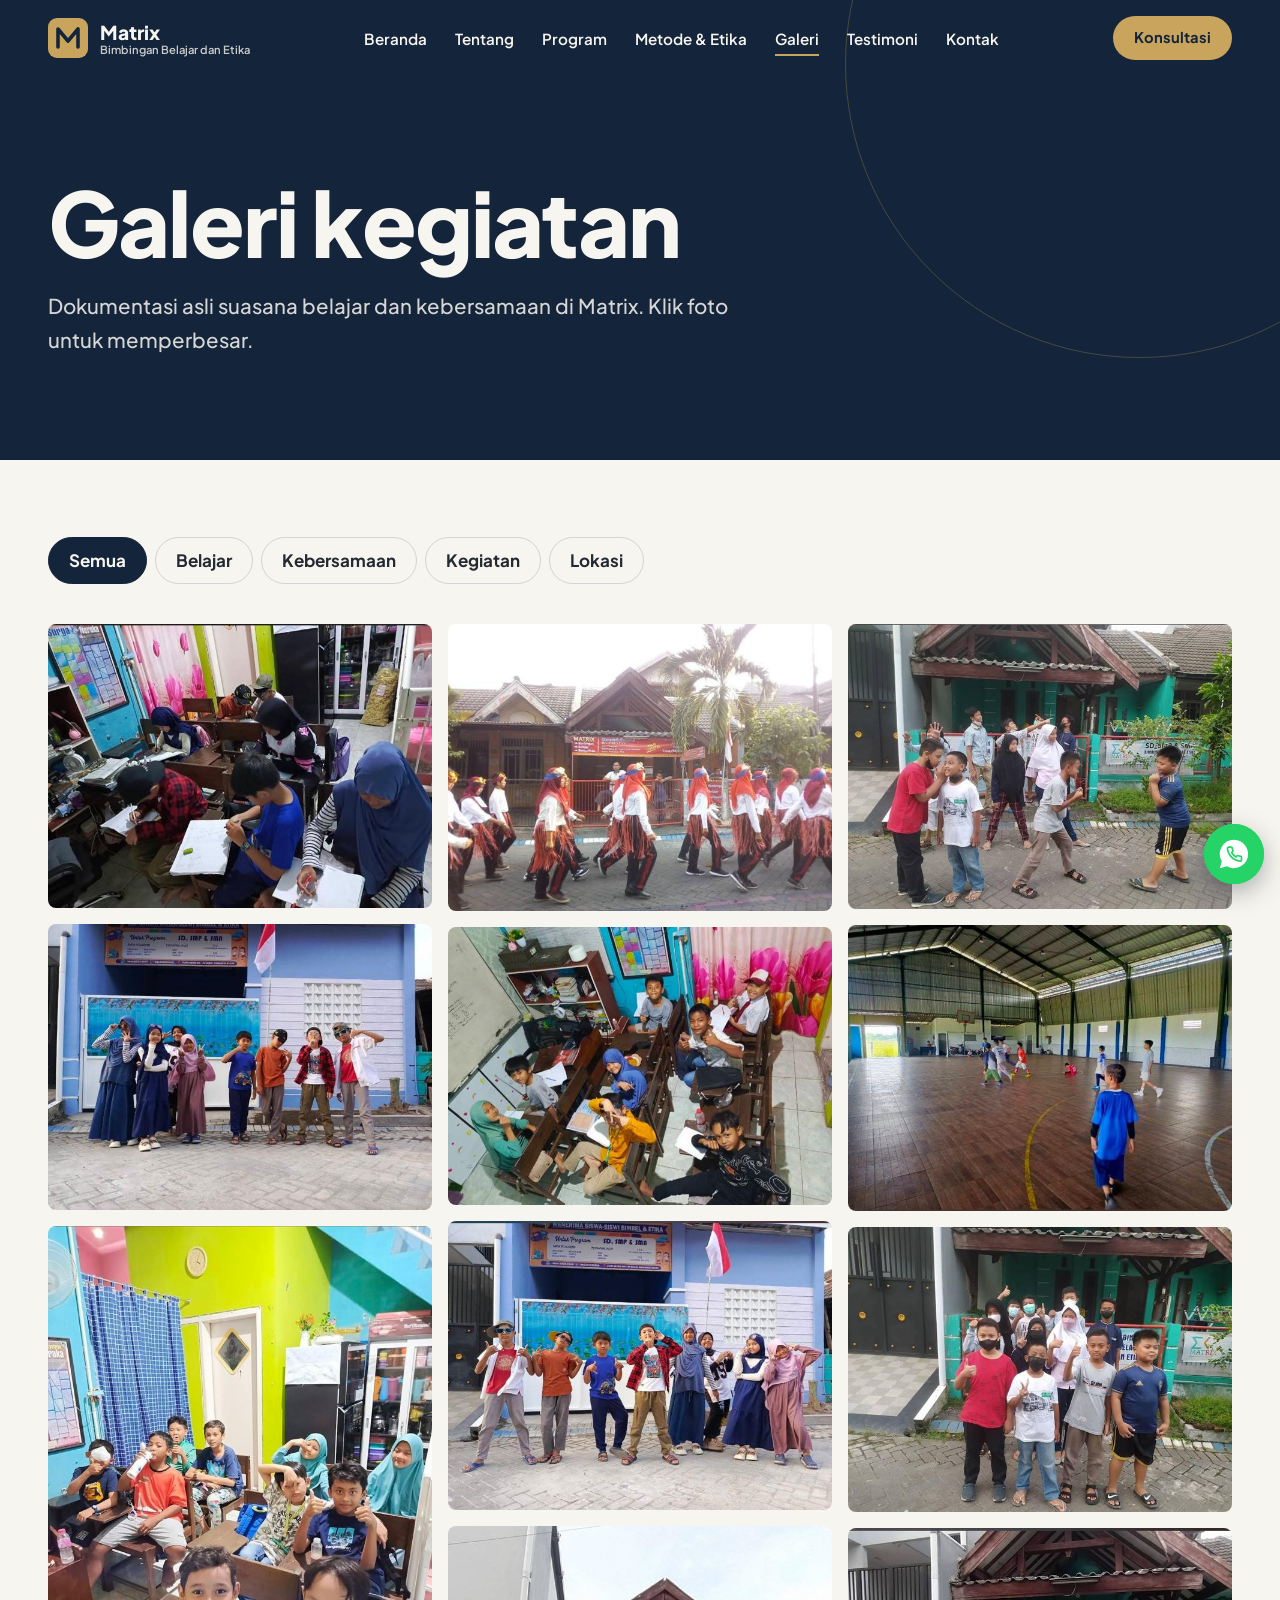
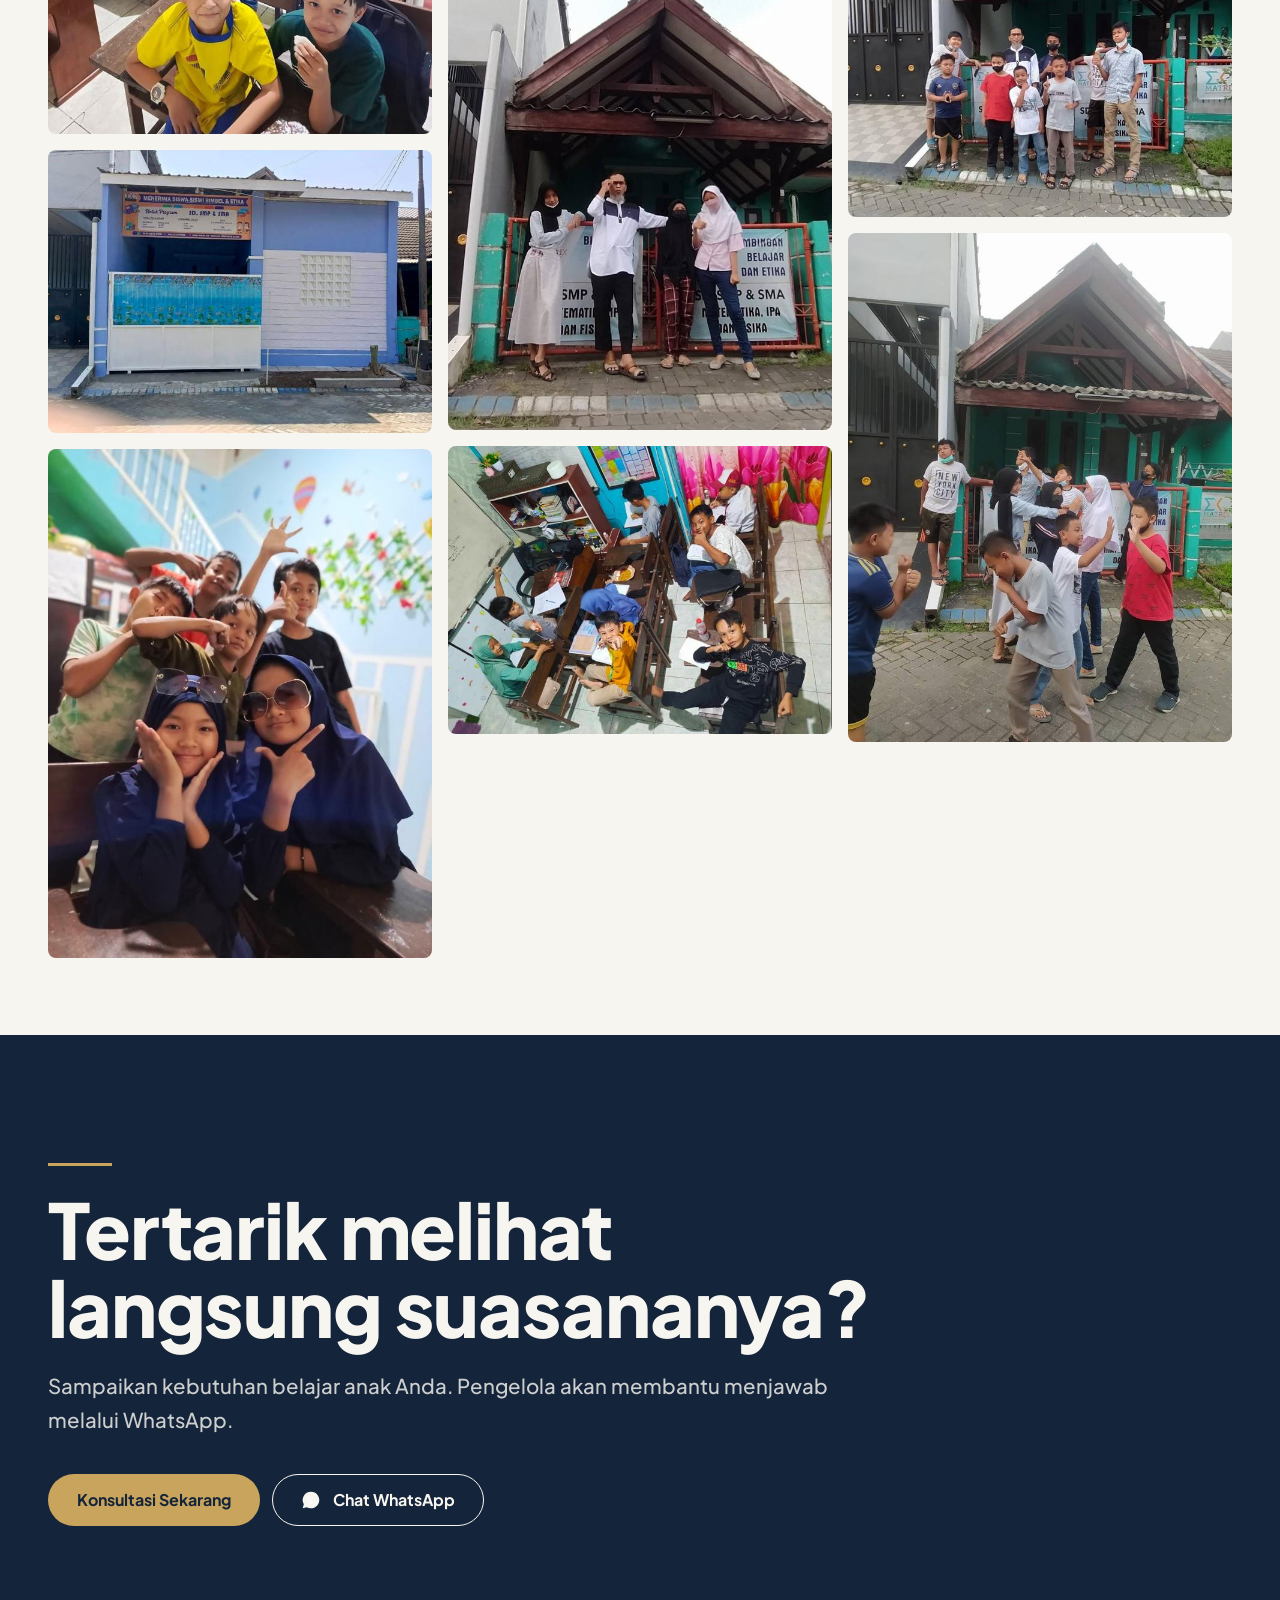
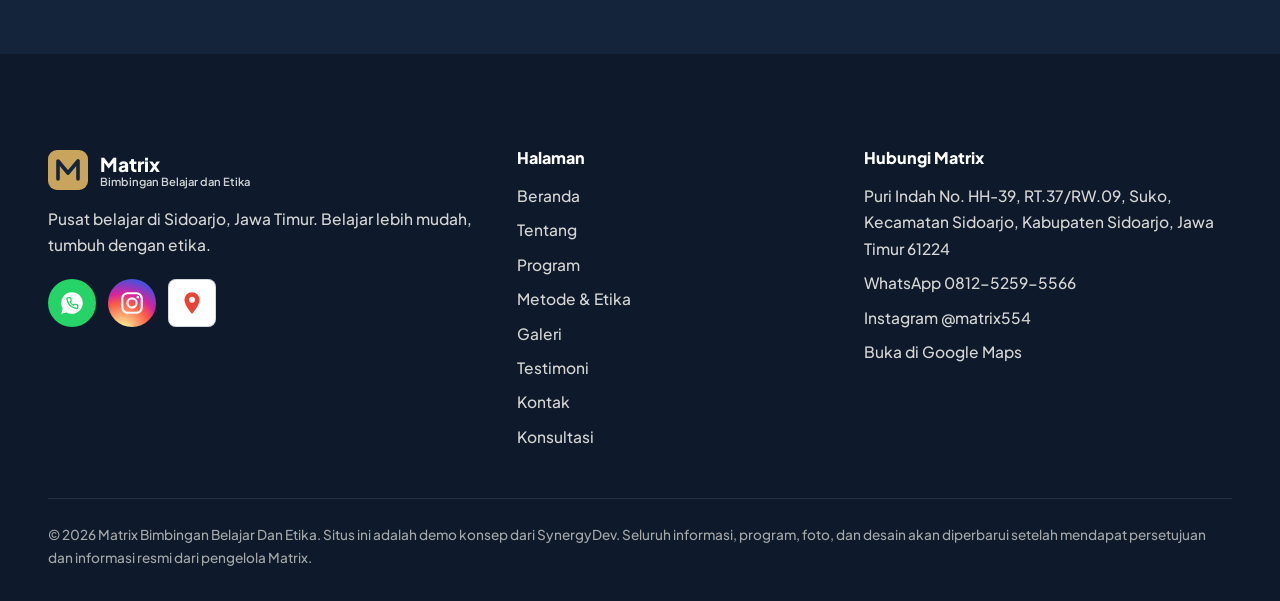
==== galeri.html @ d8e34457 "Add files via upload" ====
<!DOCTYPE html>
<html lang="id">
<head>
<meta charset="utf-8">
<meta name="viewport" content="width=device-width, initial-scale=1, viewport-fit=cover">
<title>Galeri Kegiatan | Matrix Bimbingan Belajar Dan Etika</title>
<meta name="description" content="Galeri foto kegiatan belajar dan kebersamaan di Matrix Bimbingan Belajar Dan Etika, Sidoarjo.">
<meta name="theme-color" content="#14243A">
<meta property="og:type" content="website"><meta property="og:locale" content="id_ID">
<meta property="og:site_name" content="Matrix Bimbingan Belajar Dan Etika"><meta property="og:title" content="Galeri Kegiatan | Matrix Bimbingan Belajar Dan Etika"><meta property="og:description" content="Galeri foto kegiatan belajar dan kebersamaan di Matrix Bimbingan Belajar Dan Etika, Sidoarjo.">
<meta name="twitter:card" content="summary_large_image">
<link rel="icon" href="assets/img/favicon.svg" type="image/svg+xml">
<link rel="preconnect" href="https://fonts.googleapis.com"><link rel="preconnect" href="https://fonts.gstatic.com" crossorigin>
<link href="https://fonts.googleapis.com/css2?family=Plus+Jakarta+Sans:wght@500;700;800&display=swap" rel="stylesheet">
<link rel="stylesheet" href="assets/css/style.css">
<script>document.documentElement.classList.add('js')</script>
</head>
<body>
<a class="skip" href="#main">Lewati ke konten</a>
<header class="hd"><div class="wrap in">
<a class="logo" href="index.html" aria-label="Matrix Bimbingan Belajar Dan Etika, ke beranda"><svg viewBox="0 0 40 40" aria-hidden="true"><rect width="40" height="40" rx="9" fill="#C9A45C"/><path d="M10 29V11l10 12 10-12v18" fill="none" stroke="#14243A" stroke-width="3.6" stroke-linejoin="round" stroke-linecap="round"/></svg><span><b>Matrix</b><small>Bimbingan Belajar dan Etika</small></span></a>
<ul class="nav"><li><a href="index.html">Beranda</a></li><li><a href="tentang.html">Tentang</a></li><li><a href="program.html">Program</a></li><li><a href="metode.html">Metode & Etika</a></li><li><a href="galeri.html" aria-current="page">Galeri</a></li><li><a href="testimoni.html">Testimoni</a></li><li><a href="kontak.html">Kontak</a></li></ul>
<a class="btn btn-gold" href="konsultasi.html">Konsultasi</a>
<button class="burger" aria-label="Buka menu" aria-expanded="false" aria-controls="mm"><span></span><span></span><span></span></button>
</div></header>
<div class="mm" id="mm" aria-hidden="true"><ul><li><a href="index.html">Beranda</a></li><li><a href="tentang.html">Tentang</a></li><li><a href="program.html">Program</a></li><li><a href="metode.html">Metode & Etika</a></li><li><a href="galeri.html" aria-current="page">Galeri</a></li><li><a href="testimoni.html">Testimoni</a></li><li><a href="kontak.html">Kontak</a></li><li><a href="konsultasi.html">Konsultasi</a></li></ul>
<div><a class="btn btn-gold" href="https://wa.me/6281252595566?text=Halo%20Matrix%20Bimbingan%20Belajar%20Dan%20Etika%2C%20saya%20ingin%20berkonsultasi." target="_blank" rel="noopener"><svg class="ic ic-wa" viewBox="0 0 24 24" aria-hidden="true"><path class="bub" d="M12 2a10 10 0 0 0-8.6 15.1L2 22l5-1.3A10 10 0 1 0 12 2z"/><path class="ph" transform="translate(6.3 6.1) scale(.5)" d="M22 16.92v3a2 2 0 0 1-2.18 2 19.79 19.79 0 0 1-8.63-3.07 19.5 19.5 0 0 1-6-6 19.79 19.79 0 0 1-3.07-8.67A2 2 0 0 1 4.11 2h3a2 2 0 0 1 2 1.72c.127.96.361 1.903.7 2.81a2 2 0 0 1-.45 2.11L8.09 9.91a16 16 0 0 0 6 6l1.27-1.27a2 2 0 0 1 2.11-.45c.907.339 1.85.573 2.81.7A2 2 0 0 1 22 16.92z"/></svg> Chat WhatsApp</a>
<div class="soc-row"><a class="soc wa" href="https://wa.me/6281252595566?text=Halo%20Matrix%20Bimbingan%20Belajar%20Dan%20Etika%2C%20saya%20ingin%20berkonsultasi." target="_blank" rel="noopener" aria-label="WhatsApp Matrix"><svg class="ic ic-wa" viewBox="0 0 24 24" aria-hidden="true"><path class="bub" d="M12 2a10 10 0 0 0-8.6 15.1L2 22l5-1.3A10 10 0 1 0 12 2z"/><path class="ph" transform="translate(6.3 6.1) scale(.5)" d="M22 16.92v3a2 2 0 0 1-2.18 2 19.79 19.79 0 0 1-8.63-3.07 19.5 19.5 0 0 1-6-6 19.79 19.79 0 0 1-3.07-8.67A2 2 0 0 1 4.11 2h3a2 2 0 0 1 2 1.72c.127.96.361 1.903.7 2.81a2 2 0 0 1-.45 2.11L8.09 9.91a16 16 0 0 0 6 6l1.27-1.27a2 2 0 0 1 2.11-.45c.907.339 1.85.573 2.81.7A2 2 0 0 1 22 16.92z"/></svg></a><a class="soc ig" href="https://www.instagram.com/matrix554/" target="_blank" rel="noopener" aria-label="Instagram Matrix"><svg class="ic ic-ig" viewBox="0 0 24 24" fill="none" stroke="currentColor" stroke-width="2" aria-hidden="true"><rect x="3" y="3" width="18" height="18" rx="5"/><circle cx="12" cy="12" r="4.2"/><circle cx="17.4" cy="6.6" r="1.2" fill="currentColor" stroke="none"/></svg></a><a class="soc map" href="https://maps.app.goo.gl/MTPPZfdgYqTvsLom7" target="_blank" rel="noopener" aria-label="Lokasi Matrix di Google Maps"><svg class="ic ic-map" viewBox="0 0 24 24" aria-hidden="true"><path class="pin" d="M12 2a7 7 0 0 0-7 7c0 5.2 7 13 7 13s7-7.8 7-13a7 7 0 0 0-7-7z"/><circle class="dot" cx="12" cy="9" r="2.7"/></svg></a></div></div></div>
<main id="main">
<section class="phero"><div class="wrap"><div class="grid"><div>
<h1 class="d1" style="font-size:clamp(2.4rem,7vw,6.25rem)">Galeri kegiatan</h1><p class="lede fade-in" style="--d:.7s">Dokumentasi asli suasana belajar dan kebersamaan di Matrix. Klik foto untuk memperbesar.</p></div></div></div></section>
<section class="sec-sm"><div class="wrap">
<div class="filters" role="group" aria-label="Filter kategori foto">
<button data-f="all" aria-pressed="true">Semua</button><button data-f="belajar" aria-pressed="false">Belajar</button><button data-f="kebersamaan" aria-pressed="false">Kebersamaan</button><button data-f="kegiatan" aria-pressed="false">Kegiatan</button><button data-f="lokasi" aria-pressed="false">Lokasi</button></div>
<p class="g-status" role="status" style="position:absolute;left:-999px">Menampilkan 15 foto</p>
<div class="masonry"><figure class="gi" data-c="belajar"><button type="button" data-full="assets/img/belajar-atas.jpg" aria-label="Perbesar foto: Suasana kegiatan belajar"><img src="assets/img/t-belajar-atas.jpg" alt="Siswa belajar bersama di ruang kelas Matrix, difoto dari sudut atas" width="640" height="474" loading="lazy" decoding="async"></button><figcaption>Suasana kegiatan belajar</figcaption></figure><figure class="gi" data-c="kebersamaan"><button type="button" data-full="assets/img/depan-1.jpg" aria-label="Perbesar foto: Berfoto bersama di depan Matrix"><img src="assets/img/t-depan-1.jpg" alt="Siswa berfoto bersama di depan bangunan Matrix" width="640" height="476" loading="lazy" decoding="async"></button><figcaption>Berfoto bersama di depan Matrix</figcaption></figure><figure class="gi" data-c="belajar"><button type="button" data-full="assets/img/kelas-ceria.jpg" aria-label="Perbesar foto: Wajah-wajah di ruang kelas"><img src="assets/img/t-kelas-ceria.jpg" alt="Siswa tersenyum ke kamera di ruang kelas Matrix" width="640" height="847" loading="lazy" decoding="async"></button><figcaption>Wajah-wajah di ruang kelas</figcaption></figure><figure class="gi" data-c="lokasi"><button type="button" data-full="assets/img/bangunan.jpg" aria-label="Perbesar foto: Tampak depan Matrix"><img src="assets/img/t-bangunan.jpg" alt="Tampak depan bangunan Matrix di Puri Indah, Sidoarjo" width="640" height="471" loading="lazy" decoding="async"></button><figcaption>Tampak depan Matrix</figcaption></figure><figure class="gi" data-c="kebersamaan"><button type="button" data-full="assets/img/kebersamaan.jpg" aria-label="Perbesar foto: Kebersamaan di ruang kelas"><img src="assets/img/t-kebersamaan.jpg" alt="Siswa berpose ceria bersama di ruang kelas Matrix" width="640" height="849" loading="lazy" decoding="async"></button><figcaption>Kebersamaan di ruang kelas</figcaption></figure><figure class="gi" data-c="kegiatan"><button type="button" data-full="assets/img/tari.jpg" aria-label="Perbesar foto: Dokumentasi kegiatan di luar kelas"><img src="assets/img/t-tari.jpg" alt="Kegiatan menari bersama di luar ruangan" width="640" height="479" loading="lazy" decoding="async"></button><figcaption>Dokumentasi kegiatan di luar kelas</figcaption></figure><figure class="gi" data-c="belajar"><button type="button" data-full="assets/img/belajar-kelas.jpg" aria-label="Perbesar foto: Siswa belajar di kelas"><img src="assets/img/t-belajar-kelas.jpg" alt="Siswa mengikuti kegiatan belajar di ruang kelas Matrix" width="640" height="463" loading="lazy" decoding="async"></button><figcaption>Siswa belajar di kelas</figcaption></figure><figure class="gi" data-c="kebersamaan"><button type="button" data-full="assets/img/depan-5.jpg" aria-label="Perbesar foto: Dokumentasi kebersamaan"><img src="assets/img/t-depan-5.jpg" alt="Siswa berfoto bersama dengan gaya santai di depan bangunan Matrix" width="640" height="481" loading="lazy" decoding="async"></button><figcaption>Dokumentasi kebersamaan</figcaption></figure><figure class="gi" data-c="lokasi"><button type="button" data-full="assets/img/papan-nama.jpg" aria-label="Perbesar foto: Di depan papan nama Matrix"><img src="assets/img/t-papan-nama.jpg" alt="Beberapa orang berdiri di depan papan nama Matrix" width="640" height="841" loading="lazy" decoding="async"></button><figcaption>Di depan papan nama Matrix</figcaption></figure><figure class="gi" data-c="belajar"><button type="button" data-full="assets/img/belajar-meja.jpg" aria-label="Perbesar foto: Belajar bersama di ruang kelas"><img src="assets/img/t-belajar-meja.jpg" alt="Suasana belajar di ruang kelas Matrix dilihat dari atas" width="640" height="480" loading="lazy" decoding="async"></button><figcaption>Belajar bersama di ruang kelas</figcaption></figure><figure class="gi" data-c="kebersamaan"><button type="button" data-full="assets/img/depan-2.jpg" aria-label="Perbesar foto: Dokumentasi kebersamaan"><img src="assets/img/t-depan-2.jpg" alt="Siswa berfoto bersama di halaman depan Matrix" width="640" height="476" loading="lazy" decoding="async"></button><figcaption>Dokumentasi kebersamaan</figcaption></figure><figure class="gi" data-c="kegiatan"><button type="button" data-full="assets/img/lapangan.jpg" aria-label="Perbesar foto: Dokumentasi kegiatan bersama"><img src="assets/img/t-lapangan.jpg" alt="Anak-anak bermain di lapangan dalam ruangan" width="640" height="476" loading="lazy" decoding="async"></button><figcaption>Dokumentasi kegiatan bersama</figcaption></figure><figure class="gi" data-c="kebersamaan"><button type="button" data-full="assets/img/depan-3.jpg" aria-label="Perbesar foto: Dokumentasi kebersamaan"><img src="assets/img/t-depan-3.jpg" alt="Siswa dan pendamping berfoto di depan Matrix" width="640" height="475" loading="lazy" decoding="async"></button><figcaption>Dokumentasi kebersamaan</figcaption></figure><figure class="gi" data-c="kebersamaan"><button type="button" data-full="assets/img/depan-4.jpg" aria-label="Perbesar foto: Dokumentasi kebersamaan"><img src="assets/img/t-depan-4.jpg" alt="Siswa dan pendamping berfoto bersama di depan Matrix" width="640" height="482" loading="lazy" decoding="async"></button><figcaption>Dokumentasi kebersamaan</figcaption></figure><figure class="gi" data-c="kebersamaan"><button type="button" data-full="assets/img/depan-6.jpg" aria-label="Perbesar foto: Dokumentasi kebersamaan"><img src="assets/img/t-depan-6.jpg" alt="Siswa berpose di jalan depan lokasi Matrix" width="640" height="848" loading="lazy" decoding="async"></button><figcaption>Dokumentasi kebersamaan</figcaption></figure></div></div></section>
<section class="sec dark cta"><div class="wrap"><div class="rule rv"></div>
<h2 class="d2 rv">Tertarik melihat langsung suasananya?</h2>
<p class="lede mt2 rv" style="--d:.1s">Sampaikan kebutuhan belajar anak Anda. Pengelola akan membantu menjawab melalui WhatsApp.</p>
<div class="btn-row rv" style="--d:.2s"><a class="btn btn-gold" href="konsultasi.html">Konsultasi Sekarang</a>
<a class="btn btn-line" href="https://wa.me/6281252595566?text=Halo%20Matrix%20Bimbingan%20Belajar%20Dan%20Etika%2C%20saya%20ingin%20berkonsultasi." target="_blank" rel="noopener"><svg class="ic ic-wa" viewBox="0 0 24 24" aria-hidden="true"><path class="bub" d="M12 2a10 10 0 0 0-8.6 15.1L2 22l5-1.3A10 10 0 1 0 12 2z"/><path class="ph" transform="translate(6.3 6.1) scale(.5)" d="M22 16.92v3a2 2 0 0 1-2.18 2 19.79 19.79 0 0 1-8.63-3.07 19.5 19.5 0 0 1-6-6 19.79 19.79 0 0 1-3.07-8.67A2 2 0 0 1 4.11 2h3a2 2 0 0 1 2 1.72c.127.96.361 1.903.7 2.81a2 2 0 0 1-.45 2.11L8.09 9.91a16 16 0 0 0 6 6l1.27-1.27a2 2 0 0 1 2.11-.45c.907.339 1.85.573 2.81.7A2 2 0 0 1 22 16.92z"/></svg> Chat WhatsApp</a></div></div></section>
</main>
<footer class="ft dark"><div class="wrap"><div class="grid">
<div><a class="logo" href="index.html"><svg viewBox="0 0 40 40" aria-hidden="true"><rect width="40" height="40" rx="9" fill="#C9A45C"/><path d="M10 29V11l10 12 10-12v18" fill="none" stroke="#14243A" stroke-width="3.6" stroke-linejoin="round" stroke-linecap="round"/></svg><span><b>Matrix</b><small>Bimbingan Belajar dan Etika</small></span></a>
<p>Pusat belajar di Sidoarjo, Jawa Timur. Belajar lebih mudah, tumbuh dengan etika.</p>
<div class="soc-row"><a class="soc wa" href="https://wa.me/6281252595566?text=Halo%20Matrix%20Bimbingan%20Belajar%20Dan%20Etika%2C%20saya%20ingin%20berkonsultasi." target="_blank" rel="noopener" aria-label="WhatsApp Matrix"><svg class="ic ic-wa" viewBox="0 0 24 24" aria-hidden="true"><path class="bub" d="M12 2a10 10 0 0 0-8.6 15.1L2 22l5-1.3A10 10 0 1 0 12 2z"/><path class="ph" transform="translate(6.3 6.1) scale(.5)" d="M22 16.92v3a2 2 0 0 1-2.18 2 19.79 19.79 0 0 1-8.63-3.07 19.5 19.5 0 0 1-6-6 19.79 19.79 0 0 1-3.07-8.67A2 2 0 0 1 4.11 2h3a2 2 0 0 1 2 1.72c.127.96.361 1.903.7 2.81a2 2 0 0 1-.45 2.11L8.09 9.91a16 16 0 0 0 6 6l1.27-1.27a2 2 0 0 1 2.11-.45c.907.339 1.85.573 2.81.7A2 2 0 0 1 22 16.92z"/></svg></a><a class="soc ig" href="https://www.instagram.com/matrix554/" target="_blank" rel="noopener" aria-label="Instagram Matrix"><svg class="ic ic-ig" viewBox="0 0 24 24" fill="none" stroke="currentColor" stroke-width="2" aria-hidden="true"><rect x="3" y="3" width="18" height="18" rx="5"/><circle cx="12" cy="12" r="4.2"/><circle cx="17.4" cy="6.6" r="1.2" fill="currentColor" stroke="none"/></svg></a><a class="soc map" href="https://maps.app.goo.gl/MTPPZfdgYqTvsLom7" target="_blank" rel="noopener" aria-label="Lokasi Matrix di Google Maps"><svg class="ic ic-map" viewBox="0 0 24 24" aria-hidden="true"><path class="pin" d="M12 2a7 7 0 0 0-7 7c0 5.2 7 13 7 13s7-7.8 7-13a7 7 0 0 0-7-7z"/><circle class="dot" cx="12" cy="9" r="2.7"/></svg></a></div></div>
<div><h3>Halaman</h3><ul><li><a href="index.html">Beranda</a></li><li><a href="tentang.html">Tentang</a></li><li><a href="program.html">Program</a></li><li><a href="metode.html">Metode & Etika</a></li><li><a href="galeri.html">Galeri</a></li><li><a href="testimoni.html">Testimoni</a></li><li><a href="kontak.html">Kontak</a></li><li><a href="konsultasi.html">Konsultasi</a></li></ul></div>
<div><h3>Hubungi Matrix</h3><ul>
<li>Puri Indah No. HH-39, RT.37/RW.09, Suko, Kecamatan Sidoarjo, Kabupaten Sidoarjo, Jawa Timur 61224</li>
<li><a href="https://wa.me/6281252595566?text=Halo%20Matrix%20Bimbingan%20Belajar%20Dan%20Etika%2C%20saya%20ingin%20berkonsultasi." target="_blank" rel="noopener">WhatsApp 0812-5259-5566</a></li>
<li><a href="https://www.instagram.com/matrix554/" target="_blank" rel="noopener">Instagram @matrix554</a></li>
<li><a href="https://maps.app.goo.gl/MTPPZfdgYqTvsLom7" target="_blank" rel="noopener">Buka di Google Maps</a></li></ul></div>
</div>
<p class="legal">&copy; <span id="yr">2026</span> Matrix Bimbingan Belajar Dan Etika. Situs ini adalah demo konsep dari SynergyDev. Seluruh informasi, program, foto, dan desain akan diperbarui setelah mendapat persetujuan dan informasi resmi dari pengelola Matrix.</p>
</div></footer>
<a class="fab" href="https://wa.me/6281252595566?text=Halo%20Matrix%20Bimbingan%20Belajar%20Dan%20Etika%2C%20saya%20ingin%20berkonsultasi." target="_blank" rel="noopener" aria-label="Konsultasi lewat WhatsApp"><svg class="ic ic-wa" viewBox="0 0 24 24" aria-hidden="true"><path class="bub" d="M12 2a10 10 0 0 0-8.6 15.1L2 22l5-1.3A10 10 0 1 0 12 2z"/><path class="ph" transform="translate(6.3 6.1) scale(.5)" d="M22 16.92v3a2 2 0 0 1-2.18 2 19.79 19.79 0 0 1-8.63-3.07 19.5 19.5 0 0 1-6-6 19.79 19.79 0 0 1-3.07-8.67A2 2 0 0 1 4.11 2h3a2 2 0 0 1 2 1.72c.127.96.361 1.903.7 2.81a2 2 0 0 1-.45 2.11L8.09 9.91a16 16 0 0 0 6 6l1.27-1.27a2 2 0 0 1 2.11-.45c.907.339 1.85.573 2.81.7A2 2 0 0 1 22 16.92z"/></svg></a>
<script src="assets/js/main.js" defer></script>
</body>
</html>
---- assets/css/style.css ----
/* Matrix Bimbingan Belajar Dan Etika — demo konsep SynergyDev */
:root{
  --navy:#14243A;--royal:#254B73;--gold:#C9A45C;--ivory:#F7F5EF;--white:#fff;--ink:#242A31;--muted:#566170;
  --line:rgba(20,36,58,.16);--r:8px;--focus:#254B73;
  --ease:cubic-bezier(.2,.7,.2,1);
  --pad:clamp(20px,4vw,48px);
}
*,*::before,*::after{box-sizing:border-box}
*{margin:0}
html{scroll-behavior:smooth;-webkit-text-size-adjust:100%}
body{font-family:"Plus Jakarta Sans",system-ui,-apple-system,"Segoe UI",sans-serif;font-weight:500;font-size:1.0625rem;line-height:1.7;color:var(--ink);background:var(--ivory);overflow-x:hidden}
img,svg{display:block;max-width:100%}
img{height:auto}
a{color:inherit}
button,input,select,textarea{font:inherit;color:inherit}
:focus-visible{outline:2px solid var(--focus);outline-offset:2px}
.dark{--focus:var(--gold);background:var(--navy);color:var(--ivory)}
.skip{position:absolute;left:-999px;top:8px;background:var(--gold);color:var(--navy);padding:8px 16px;border-radius:var(--r);z-index:200;font-weight:700}
.skip:focus{left:8px}
h1,h2,h3{font-weight:800;line-height:1.06;text-wrap:balance}
p{text-wrap:pretty;max-width:62ch}
.wrap{width:min(1280px,100% - 2*var(--pad));margin-inline:auto}
.sec{padding:clamp(72px,10vw,144px) 0}
.sec-sm{padding:clamp(48px,6vw,88px) 0}
.d1{font-size:clamp(2.6rem,8.4vw,8rem);line-height:.98;letter-spacing:-.02em}
.d2{font-size:clamp(2.25rem,6vw,5.25rem);line-height:1.02;letter-spacing:-.015em}
.h2{font-size:clamp(1.9rem,4.2vw,3.5rem)}
.h3{font-size:clamp(1.35rem,2.4vw,2rem);line-height:1.15}
.lede{font-size:clamp(1.1rem,1.6vw,1.3rem);line-height:1.65;color:var(--muted)}
.dark .lede{color:rgba(247,245,239,.82)}
.mt1{margin-top:16px}.mt2{margin-top:24px}.mt3{margin-top:40px}.mt4{margin-top:64px}
.rule{width:64px;height:3px;background:var(--gold);margin-bottom:24px}

/* Ikon & logo sosial */
.ic{width:1.25em;height:1.25em;flex:none}
.ic-wa .bub{fill:currentColor}.ic-wa .ph{fill:none;stroke:var(--on,#fff);stroke-width:2.4;stroke-linecap:round;stroke-linejoin:round}
.ic-map .pin{fill:currentColor}.ic-map .dot{fill:var(--on,#fff)}
.soc{display:inline-grid;place-items:center;width:48px;height:48px;border-radius:50%;flex:none;color:#fff;transition:transform .16s ease-out}
.soc .ic{width:26px;height:26px}
.soc.wa{background:#25D366;--on:#25D366}
.soc.ig{background:radial-gradient(circle at 30% 107%,#fdf497 0,#fdf497 5%,#fd5949 45%,#d6249f 60%,#285AEB 90%)}
.soc.map{background:#fff;color:#EA4335;--on:#fff;box-shadow:inset 0 0 0 1px rgba(20,36,58,.18)}
a:hover>.soc,a.soc:hover{transform:scale(1.08)}

/* Tombol */
.btn{display:inline-flex;align-items:center;justify-content:center;gap:12px;min-height:52px;padding:12px 28px;border-radius:999px;font-weight:700;font-size:1rem;line-height:1.2;text-decoration:none;border:1px solid transparent;cursor:pointer;transition:transform .16s ease-out,background-color .16s ease-out,color .16s ease-out}
.btn:hover{transform:translateY(-2px)}
.btn-gold{background:var(--gold);color:var(--navy)}
.btn-gold:hover{background:#d6b56f}
.btn-gold .ic-wa{color:var(--navy);--on:var(--gold)}
.btn-line{border-color:currentColor;color:inherit}
.btn-line:hover{background:rgba(255,255,255,.1)}
.btn-navy{background:var(--navy);color:var(--ivory)}
.btn-navy:hover{background:var(--royal)}
.btn-navy .ic-wa{color:var(--ivory);--on:var(--navy)}
.btn-ink{border-color:var(--navy);color:var(--navy)}
.btn-ink:hover{background:var(--navy);color:var(--ivory)}
.btn-row{display:flex;flex-wrap:wrap;gap:12px}
.link{font-weight:700;text-decoration:underline;text-decoration-color:var(--gold);text-decoration-thickness:2px;text-underline-offset:6px}

/* Header */
.hd{position:fixed;inset:0 0 auto 0;z-index:50;padding-top:env(safe-area-inset-top);color:var(--ivory);--focus:var(--gold);transition:transform .35s var(--ease)}
.hd::before{content:"";position:absolute;inset:0;background:rgba(20,36,58,.96);opacity:0;transition:opacity .3s ease-out}
.hd.solid::before{opacity:1}
.hd.hide{transform:translateY(-100%)}
.hd .in{position:relative;display:flex;align-items:center;justify-content:space-between;height:76px;gap:24px}
.logo{display:flex;align-items:center;gap:12px;text-decoration:none;line-height:1.15}
.logo svg{width:40px;height:40px}
.logo b{display:block;font-size:1.2rem;font-weight:800}
.logo small{display:block;font-size:.7rem;font-weight:600;opacity:.8}
.nav{display:none;align-items:center;gap:28px;list-style:none;padding:0}
.nav a{position:relative;text-decoration:none;font-weight:600;font-size:.95rem;padding:8px 0}
.nav a::after{content:"";position:absolute;left:0;right:0;bottom:0;height:2px;background:var(--gold);transform:scaleX(0);transform-origin:left;transition:transform .2s ease-out}
.nav a:hover::after,.nav a[aria-current]::after{transform:scaleX(1)}
.hd .btn{min-height:44px;padding:8px 20px;font-size:.92rem;display:none}
.burger{width:48px;height:48px;border:0;background:none;cursor:pointer;display:grid;place-items:center;border-radius:50%}
.burger span{display:block;width:24px;height:2px;background:currentColor;margin:3px 0;transition:transform .25s var(--ease),opacity .2s}
.menu-open .burger span:nth-child(1){transform:translateY(8px) rotate(45deg)}
.menu-open .burger span:nth-child(2){opacity:0}
.menu-open .burger span:nth-child(3){transform:translateY(-8px) rotate(-45deg)}
.mm{position:fixed;inset:0;z-index:40;background:var(--navy);color:var(--ivory);padding:calc(100px + env(safe-area-inset-top)) var(--pad) calc(32px + env(safe-area-inset-bottom));display:flex;flex-direction:column;justify-content:space-between;opacity:0;visibility:hidden;transform:translateY(-16px);transition:opacity .3s ease-out,transform .3s ease-out,visibility .3s;--focus:var(--gold);overflow-y:auto}
.menu-open .mm{opacity:1;visibility:visible;transform:none}
.mm ul{list-style:none;padding:0}
.mm li a{display:block;padding:10px 0;font-size:clamp(1.8rem,8vw,2.6rem);font-weight:800;text-decoration:none;border-bottom:1px solid rgba(247,245,239,.12)}
.mm li a[aria-current]{color:var(--gold)}
.mm .soc-row{display:flex;gap:12px;margin-top:24px}
@media(min-width:1100px){.nav{display:flex}.hd .btn{display:inline-flex}.burger,.mm{display:none}}

/* Hero beranda */
.hero{position:relative;min-height:100dvh;display:flex;flex-direction:column;justify-content:flex-end;background:var(--navy);color:var(--ivory);overflow:clip;--focus:var(--gold)}
.hero-media{position:absolute;inset:-15% 0 0}
.hero-media img{width:100%;height:100%;object-fit:cover;animation:kb 3.2s var(--ease) both}
.hero::after{content:"";position:absolute;inset:0;background:linear-gradient(180deg,rgba(20,36,58,.62) 0%,rgba(20,36,58,.18) 38%,rgba(20,36,58,.9) 100%),linear-gradient(90deg,rgba(20,36,58,.66),transparent 72%)}
.hero .wrap{position:relative;z-index:2}
.hero-copy{padding:140px 0 48px}
.hero h1{font-size:clamp(2.5rem,6.6vw,6.5rem)}
.hero h1 .l2{color:var(--gold)}
.hero .lede,.phero .lede{color:rgba(247,245,239,.86)}
.hero .lede{margin-top:28px;max-width:54ch}
.hero .btn-row{margin-top:36px}
.w{display:inline-block;overflow:hidden;vertical-align:top;padding:0 .04em .14em;margin-bottom:-.14em}
.w>i{display:inline-block;font-style:normal;transform:translateY(110%);animation:up .95s var(--ease) forwards;animation-delay:calc(var(--i)*80ms + 250ms)}
.fade-in{opacity:0;animation:fi .9s ease-out forwards;animation-delay:var(--d,1s)}
.facts{position:relative;z-index:2;display:grid;grid-template-columns:1fr;border-top:1px solid rgba(247,245,239,.22)}
.fact{display:flex;align-items:center;gap:16px;padding:20px 0;text-decoration:none;border-bottom:1px solid rgba(247,245,239,.14)}
.fact:last-child{border-bottom:0}
.fact .big{font-size:2.6rem;font-weight:800;line-height:1;font-variant-numeric:tabular-nums}
.fact small{display:block;font-size:.88rem;opacity:.82;line-height:1.4}
.fact strong{display:block;font-weight:700;line-height:1.35}
.stars{display:flex;gap:2px;color:var(--gold)}
.stars svg{width:18px;height:18px}
@media(min-width:860px){.facts{grid-template-columns:repeat(3,1fr)}.fact{border-bottom:0;padding:28px 0}.fact+.fact{padding-left:32px;border-left:1px solid rgba(247,245,239,.14)}}
@keyframes up{to{transform:none}}
@keyframes fi{to{opacity:1}}
@keyframes kb{from{transform:scale(1.14)}to{transform:scale(1)}}

/* Hero halaman dalam */
.phero{position:relative;background:var(--navy);color:var(--ivory);padding:calc(76px + clamp(48px,8vw,112px)) 0 clamp(56px,8vw,104px);overflow:clip;--focus:var(--gold)}
.phero .grid{display:grid;gap:40px;align-items:end}
.phero .lede{margin-top:24px;max-width:52ch}
.phero .photo{border-radius:var(--r);overflow:hidden;aspect-ratio:4/3}
.phero .photo img{width:100%;height:100%;object-fit:cover}
@media(min-width:900px){.phero .grid:has(.photo){grid-template-columns:1.25fr .75fr}}
.phero::before{content:"";position:absolute;right:-12vw;top:-18vw;width:46vw;height:46vw;border-radius:50%;border:1px solid rgba(201,164,92,.28);pointer-events:none}

/* Layout umum */
.split{display:grid;gap:clamp(32px,6vw,96px);align-items:center}
@media(min-width:900px){.split{grid-template-columns:1.1fr .9fr}.split.rev{grid-template-columns:.9fr 1.1fr}.split.rev>:first-child{order:2}}
.frame{border-radius:var(--r);overflow:hidden;background:var(--royal)}
.frame img{width:100%;height:auto}
.frame img[data-par]{transform:scale(1.12)}
.frame.tall{aspect-ratio:4/5}.frame.tall img{height:100%;object-fit:cover}
.offset{position:relative}
.offset::before{content:"";position:absolute;inset:24px -16px -16px 24px;border:1px solid var(--gold);border-radius:var(--r);z-index:-1}
.facts-s{display:grid;gap:0;margin-top:40px;border-top:1px solid var(--line)}
.facts-s div{display:flex;justify-content:space-between;gap:16px;padding:14px 0;border-bottom:1px solid var(--line);font-weight:600}
.facts-s span{color:var(--muted);font-weight:500}
.big-st{font-size:clamp(1.9rem,4.8vw,4rem);line-height:1.1;font-weight:800;max-width:20ch}
.trio{display:grid;gap:0;margin-top:clamp(40px,6vw,80px)}
.trio>div{padding:28px 0;border-top:1px solid rgba(247,245,239,.2)}
.trio p{margin-top:12px;color:rgba(247,245,239,.78)}
@media(min-width:800px){.trio{grid-template-columns:repeat(3,1fr);gap:40px}}
.rows>div{display:grid;gap:12px;padding:32px 0;border-top:1px solid var(--line)}
.rows>div:last-child{border-bottom:1px solid var(--line)}
.rows p{color:var(--muted)}
@media(min-width:800px){.rows>div{grid-template-columns:1fr 1.3fr;gap:48px;padding:40px 0}}

/* Marquee dokumentasi */
.marq{overflow:hidden;padding:8px 0}
.marq-t{display:flex;gap:16px;width:max-content;animation:mq 70s linear infinite}
.marq:hover .marq-t{animation-play-state:paused}
.marq img{height:clamp(200px,26vw,320px);width:auto;border-radius:var(--r)}
@keyframes mq{to{transform:translateX(-50%)}}

/* Kutipan */
.quotes{display:grid;margin-top:40px}
.q{grid-area:1/1;opacity:0;pointer-events:none;transition:opacity .6s ease-out}
.q.on{opacity:1;pointer-events:auto}
.q blockquote{font-size:clamp(1.55rem,3.6vw,3rem);line-height:1.22;font-weight:700;max-width:26ch;text-wrap:balance}
.q figcaption{margin-top:24px;color:rgba(247,245,239,.75);font-size:.95rem}
.qm{width:56px;height:56px;color:var(--gold);margin-bottom:24px}
.dots{display:flex;gap:8px;margin-top:40px}
.dots button{width:44px;height:44px;border:0;background:none;cursor:pointer;display:grid;place-items:center}
.dots button::after{content:"";width:32px;height:3px;background:rgba(247,245,239,.3);transition:background-color .2s}
.dots button[aria-current="true"]::after{background:var(--gold)}

/* Galeri */
.filters{display:flex;flex-wrap:wrap;gap:8px;margin-bottom:40px}
.filters button{min-height:44px;padding:8px 20px;border-radius:999px;border:1px solid var(--line);background:none;cursor:pointer;font-weight:700;transition:background-color .16s,color .16s}
.filters button:hover{border-color:var(--navy)}
.filters button[aria-pressed="true"]{background:var(--navy);color:var(--ivory);border-color:var(--navy)}
.masonry{columns:1;column-gap:16px}
@media(min-width:560px){.masonry{columns:2}}
@media(min-width:960px){.masonry{columns:3}}
.gi{break-inside:avoid;margin:0 0 16px;position:relative}
.gi[hidden]{display:none}
.gi button{display:block;width:100%;padding:0;border:0;border-radius:var(--r);overflow:hidden;cursor:zoom-in;background:var(--royal);position:relative}
.gi img{width:100%;transition:transform .4s var(--ease)}
.gi button:hover img{transform:scale(1.04)}
.gi figcaption{position:absolute;left:0;right:0;bottom:0;padding:48px 16px 14px;background:linear-gradient(transparent,rgba(20,36,58,.85));color:#fff;font-size:.9rem;font-weight:600;text-align:left;opacity:0;transition:opacity .25s;pointer-events:none}
.gi button:hover+figcaption,.gi button:focus-visible+figcaption{opacity:1}
@media(hover:none){.gi figcaption{opacity:1}}
.lb{position:fixed;inset:0;z-index:100;background:rgba(10,18,30,.95);display:grid;grid-template-rows:1fr auto;padding:env(safe-area-inset-top) 0 env(safe-area-inset-bottom);opacity:0;visibility:hidden;transition:opacity .25s ease-out,visibility .25s;--focus:var(--gold)}
.lb.open{opacity:1;visibility:visible}
.lb-img{display:grid;place-items:center;padding:56px 16px 8px;min-height:0}
.lb-img img{max-width:100%;max-height:calc(100dvh - 150px);object-fit:contain;border-radius:var(--r)}
.lb p{color:#fff;text-align:center;padding:8px 24px 24px;margin:0 auto;font-weight:600}
.lb button{position:absolute;width:48px;height:48px;border-radius:50%;border:1px solid rgba(255,255,255,.35);background:rgba(20,36,58,.7);color:#fff;cursor:pointer;display:grid;place-items:center;font-size:1.4rem;line-height:1}
.lb .x{top:calc(12px + env(safe-area-inset-top));right:12px}
.lb .pv{left:12px;top:50%}.lb .nx{right:12px;top:50%}
.lb button:hover{background:var(--gold);color:var(--navy)}

/* Program, metode */
.prog{display:grid;gap:28px;padding:clamp(40px,6vw,72px) 0;border-top:1px solid var(--line);align-items:center}
.prog:last-of-type{border-bottom:1px solid var(--line)}
.prog p{color:var(--muted);margin-top:16px}
.prog .btn{margin-top:28px}
@media(min-width:900px){.prog{grid-template-columns:1fr 1fr;gap:clamp(40px,6vw,96px)}.prog:nth-of-type(even)>.frame{order:2}}
.stick{display:grid;gap:48px}
@media(min-width:900px){.stick{grid-template-columns:.8fr 1.2fr;gap:96px}.stick .side{position:sticky;top:112px;align-self:start}}
.blk{padding:40px 0;border-top:1px solid rgba(247,245,239,.2)}
.blk:first-child{padding-top:0;border-top:0}
.blk p{margin-top:16px;color:rgba(247,245,239,.8)}
.blk q{display:block;margin-top:24px;padding-left:20px;border-left:3px solid var(--gold);font-weight:700;font-size:1.15rem;line-height:1.5;quotes:"“" "”"}

/* Testimoni */
.rate{display:grid;gap:24px;align-items:center;padding:clamp(28px,4vw,48px);border-radius:var(--r);background:var(--navy);color:var(--ivory);--focus:var(--gold)}
.rate .num{font-size:clamp(4.5rem,12vw,8rem);font-weight:800;line-height:.9;font-variant-numeric:tabular-nums;color:var(--gold)}
@media(min-width:760px){.rate{grid-template-columns:auto 1fr auto;gap:48px}}
.tq{padding:clamp(40px,6vw,72px) 0;border-top:1px solid var(--line)}
.tq blockquote{font-size:clamp(1.5rem,3.4vw,2.75rem);line-height:1.22;font-weight:700;max-width:28ch;text-wrap:balance}
.tq cite{display:block;margin-top:20px;font-style:normal;color:var(--muted);font-size:.95rem}

/* Form */
.form{display:grid;gap:20px}
.fld label{display:block;font-weight:700;margin-bottom:8px;font-size:.95rem}
.fld label small{font-weight:500;color:var(--muted)}
.fld input,.fld select,.fld textarea{width:100%;min-height:56px;padding:14px 16px;border:1px solid rgba(20,36,58,.3);border-radius:var(--r);background:var(--white)}
.fld textarea{min-height:128px;resize:vertical}
.fld input:focus,.fld select:focus,.fld textarea:focus{outline:2px solid var(--royal);outline-offset:2px;border-color:var(--royal)}
.fld [aria-invalid="true"]{border-color:#B3261E}
.err{color:#B3261E;font-weight:600;font-size:.9rem;margin-top:6px;min-height:0}
.two{display:grid;gap:20px}
@media(min-width:600px){.two{grid-template-columns:1fr 1fr}}
.status{font-weight:600;color:var(--royal)}
.poster{border-radius:var(--r);overflow:hidden;background:#fff;box-shadow:0 0 0 1px var(--line)}
.note{font-size:.92rem;color:var(--muted);margin-top:12px}

/* Kontak */
.cards{display:grid;gap:16px}
.cc{display:flex;gap:20px;align-items:center;padding:20px;border:1px solid var(--line);border-radius:var(--r);text-decoration:none;background:var(--white);transition:transform .16s ease-out,border-color .16s}
.cc:hover{transform:translateY(-2px);border-color:var(--navy)}
.cc small{display:block;color:var(--muted);font-weight:600;font-size:.85rem}
.cc strong{display:block;font-weight:700;line-height:1.4}
.map{border-radius:var(--r);overflow:hidden;aspect-ratio:4/3;background:#dfe3e8;box-shadow:0 0 0 1px var(--line)}
.map iframe{width:100%;height:100%;border:0}

/* CTA & footer */
.cta{text-align:left}
.cta .d2{max-width:16ch}
.cta .btn-row{margin-top:36px}
.ft{background:#0e1a2b;color:rgba(247,245,239,.86);padding:clamp(56px,8vw,96px) 0 calc(32px + env(safe-area-inset-bottom));--focus:var(--gold);font-size:.97rem}
.ft .grid{display:grid;gap:40px}
@media(min-width:860px){.ft .grid{grid-template-columns:1.4fr 1fr 1.2fr}}
.ft h3{font-size:1rem;margin-bottom:16px;color:#fff}
.ft ul{list-style:none;padding:0;display:grid;gap:8px}
.ft a{text-decoration:none}.ft ul a:hover{color:var(--gold)}
.ft .soc-row{display:flex;gap:12px;margin-top:20px}
.ft .logo{color:#fff;margin-bottom:16px}
.ft .legal{margin-top:48px;padding-top:24px;border-top:1px solid rgba(247,245,239,.14);font-size:.85rem;opacity:.75;max-width:none}

/* Tombol WhatsApp melayang */
.fab{position:fixed;right:calc(16px + env(safe-area-inset-right));bottom:calc(16px + env(safe-area-inset-bottom));z-index:45;width:60px;height:60px;border-radius:50%;background:#25D366;color:#fff;--on:#25D366;display:grid;place-items:center;box-shadow:0 8px 24px rgba(20,36,58,.35);transition:transform .16s ease-out}
.fab:hover{transform:scale(1.08)}
.fab .ic{width:34px;height:34px}
.fab::after{content:"";position:absolute;inset:0;border-radius:50%;border:2px solid #25D366;animation:ring 2.6s ease-out infinite;pointer-events:none}
@keyframes ring{0%{transform:scale(1);opacity:.7}100%{transform:scale(1.7);opacity:0}}

/* Reveal saat scroll */
.js .rv{opacity:0;transform:translateY(28px)}
.js .rv.in{opacity:1;transform:none;transition:opacity .85s ease-out,transform .85s var(--ease);transition-delay:var(--d,0s)}
.js .rvi{clip-path:inset(0 0 100% 0)}
.js .rvi.in{clip-path:inset(0);transition:clip-path 1.1s var(--ease)}

@media(prefers-reduced-motion:reduce){
  html{scroll-behavior:auto}
  *,*::before,*::after{animation-duration:.01ms!important;animation-iteration-count:1!important;transition-duration:.01ms!important}
  .w>i{transform:none}.fade-in{opacity:1}.js .rv,.js .rvi{opacity:1;transform:none;clip-path:none}
  .marq{overflow-x:auto}.fab::after{display:none}
}
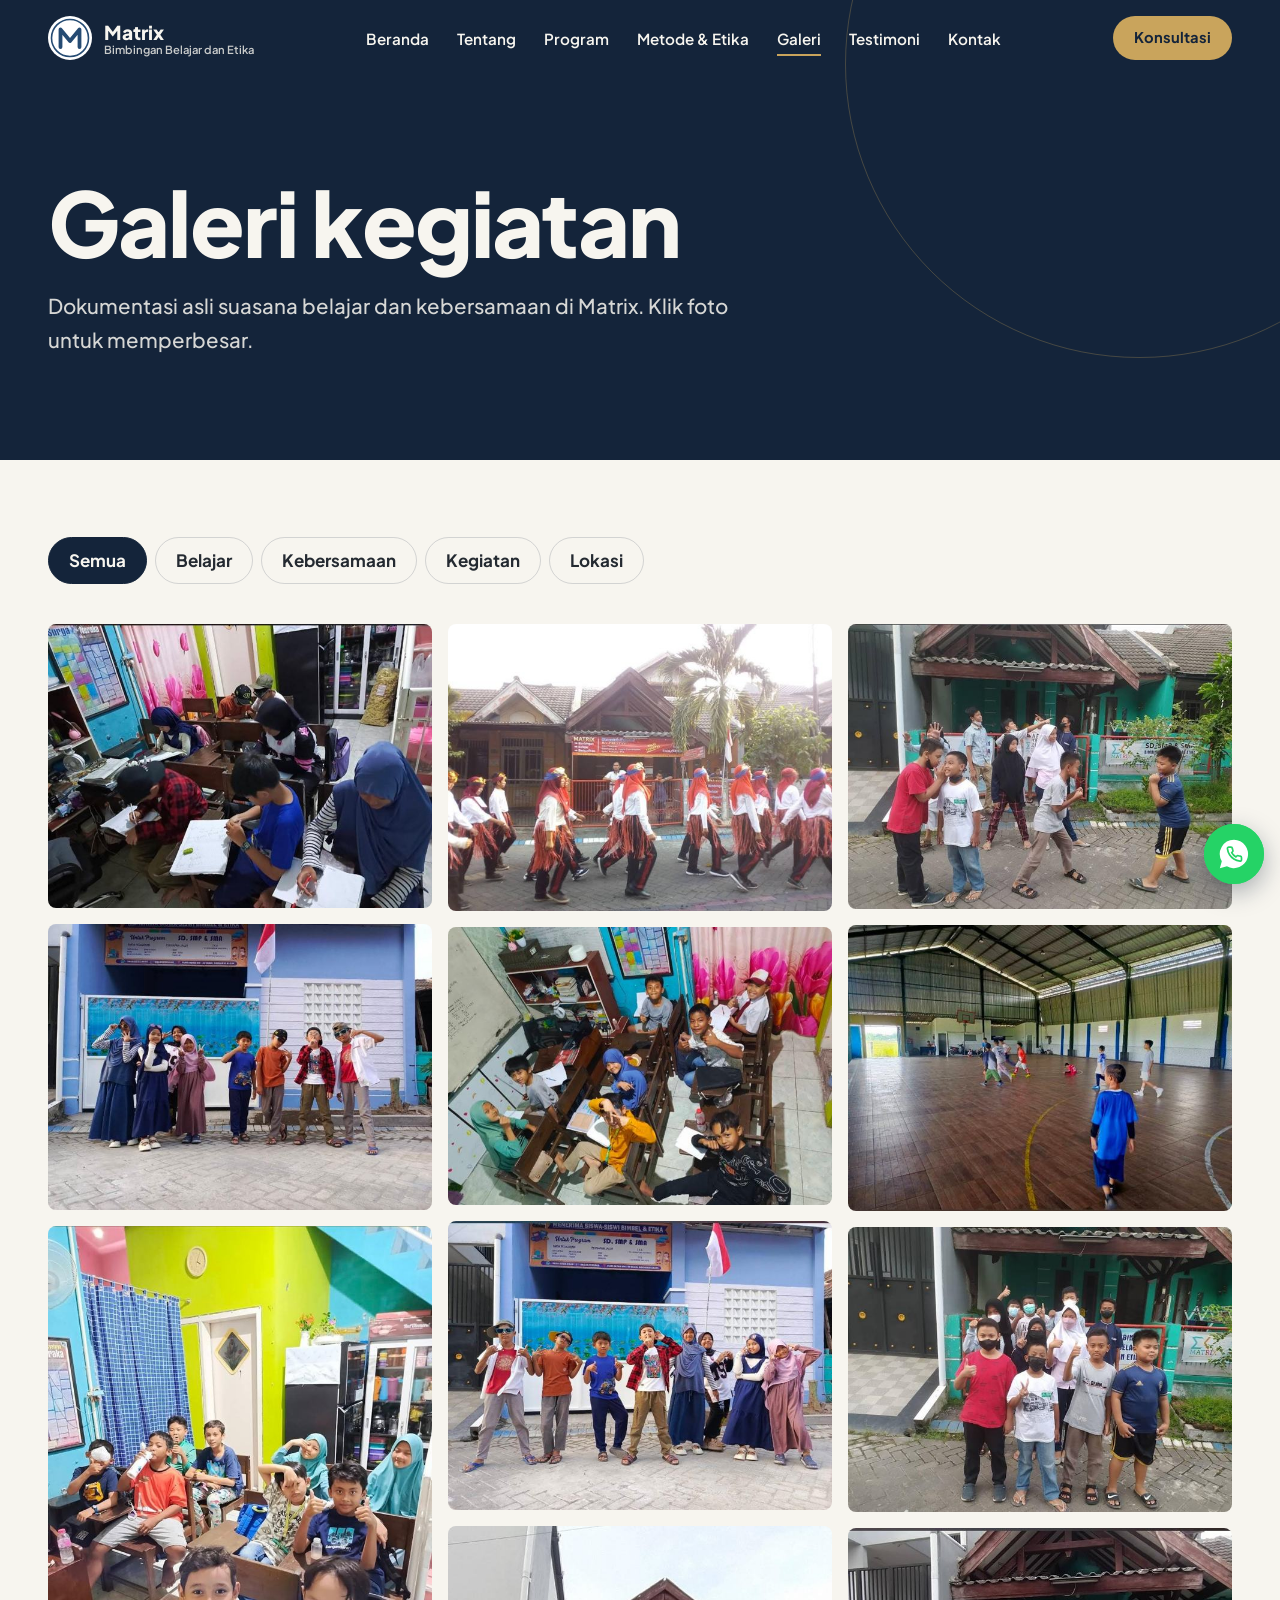
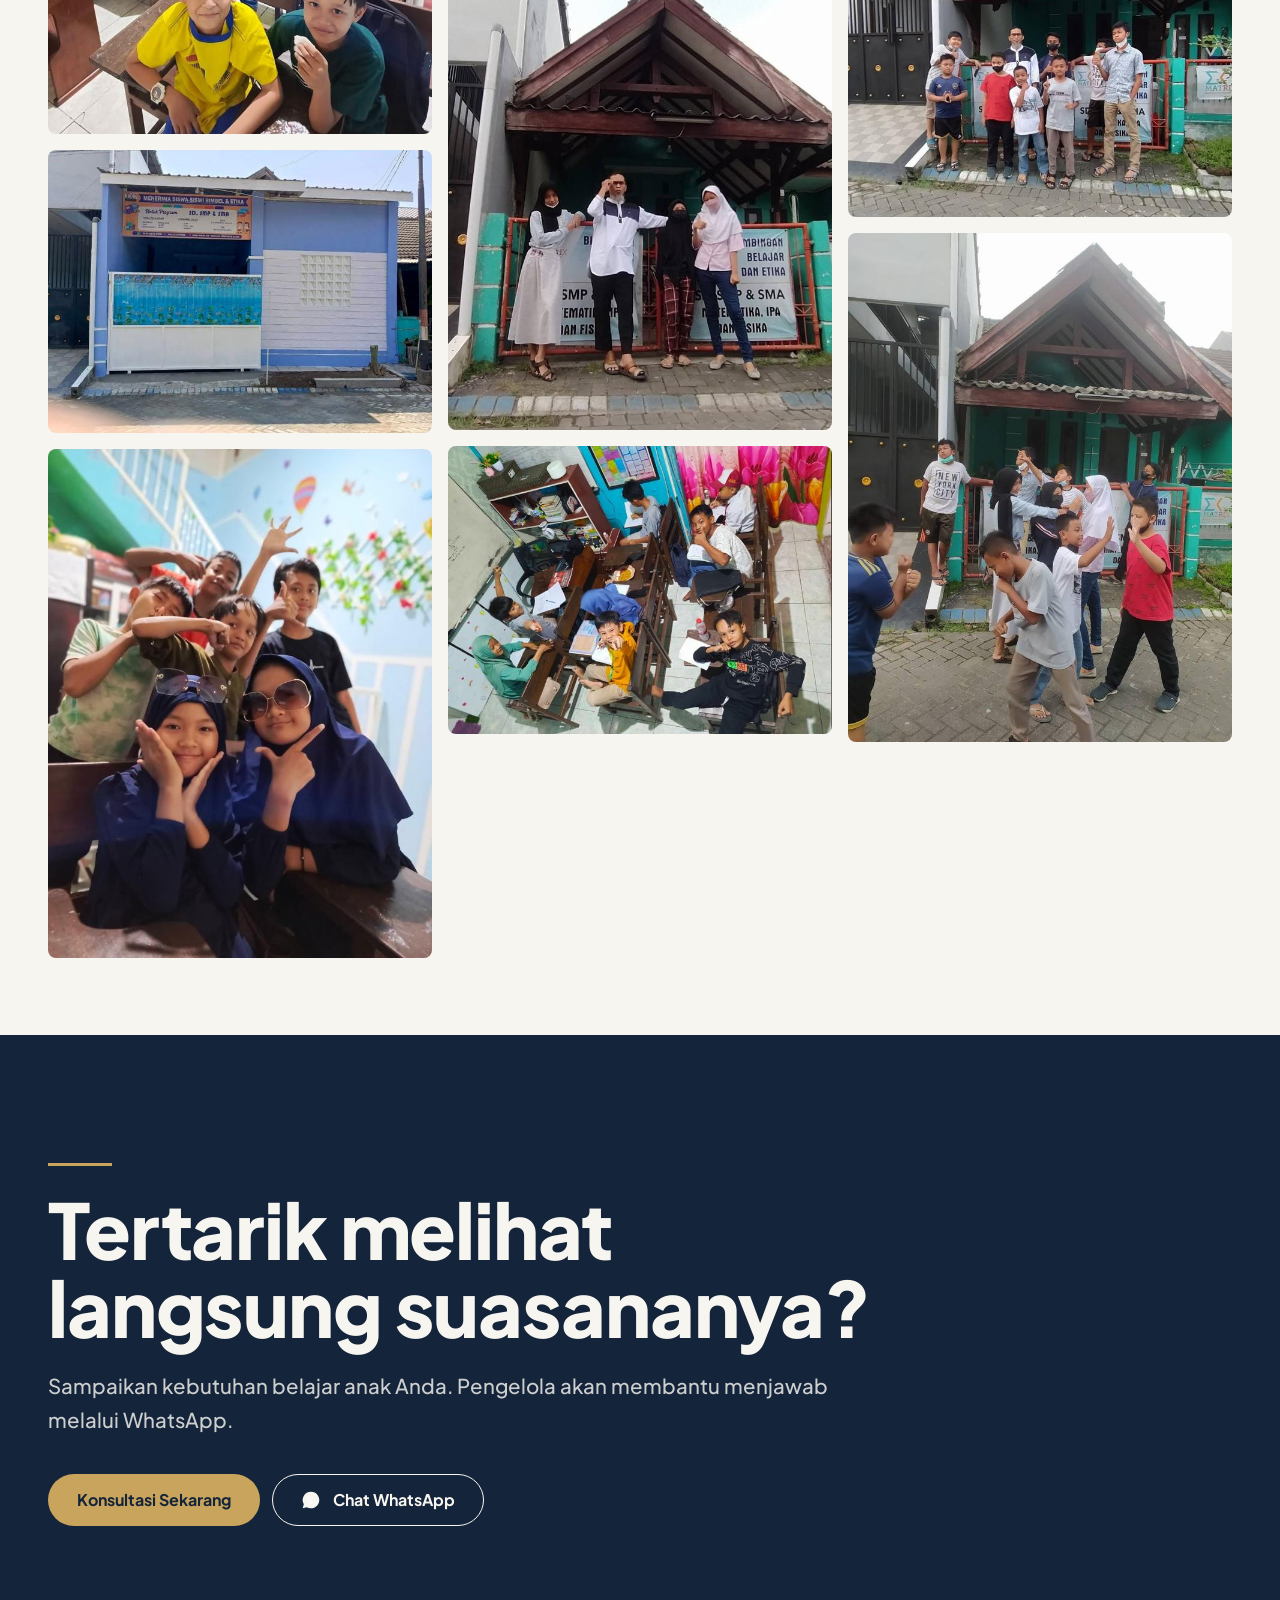
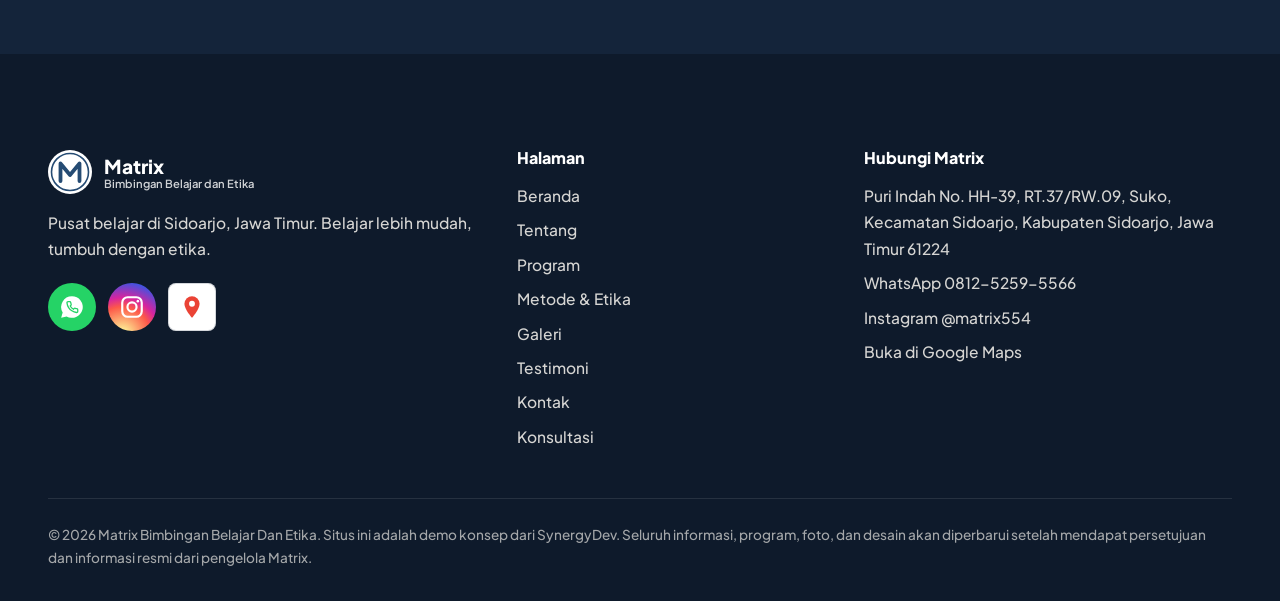
==== commit ba8713cd: "Add files via upload" ====
--- a/galeri.html
+++ b/galeri.html
@@ -18,7 +18,7 @@
 <body>
 <a class="skip" href="#main">Lewati ke konten</a>
 <header class="hd"><div class="wrap in">
-<a class="logo" href="index.html" aria-label="Matrix Bimbingan Belajar Dan Etika, ke beranda"><svg viewBox="0 0 40 40" aria-hidden="true"><rect width="40" height="40" rx="9" fill="#C9A45C"/><path d="M10 29V11l10 12 10-12v18" fill="none" stroke="#14243A" stroke-width="3.6" stroke-linejoin="round" stroke-linecap="round"/></svg><span><b>Matrix</b><small>Bimbingan Belajar dan Etika</small></span></a>
+<a class="logo" href="index.html" aria-label="Matrix Bimbingan Belajar Dan Etika, ke beranda"><svg viewBox="0 0 44 44" aria-hidden="true"><circle cx="22" cy="22" r="22" fill="#fff"/><circle cx="22" cy="22" r="18.5" fill="none" stroke="#254B73" stroke-width="1.6"/><path d="M12.500 31V13.500l9.500 11.500 9.500-11.500V31" fill="none" stroke="#254B73" stroke-width="3.800" stroke-linejoin="round" stroke-linecap="round"/></svg><span><b>Matrix</b><small>Bimbingan Belajar dan Etika</small></span></a>
 <ul class="nav"><li><a href="index.html">Beranda</a></li><li><a href="tentang.html">Tentang</a></li><li><a href="program.html">Program</a></li><li><a href="metode.html">Metode & Etika</a></li><li><a href="galeri.html" aria-current="page">Galeri</a></li><li><a href="testimoni.html">Testimoni</a></li><li><a href="kontak.html">Kontak</a></li></ul>
 <a class="btn btn-gold" href="konsultasi.html">Konsultasi</a>
 <button class="burger" aria-label="Buka menu" aria-expanded="false" aria-controls="mm"><span></span><span></span><span></span></button>
@@ -41,7 +41,7 @@
 <a class="btn btn-line" href="https://wa.me/6281252595566?text=Halo%20Matrix%20Bimbingan%20Belajar%20Dan%20Etika%2C%20saya%20ingin%20berkonsultasi." target="_blank" rel="noopener"><svg class="ic ic-wa" viewBox="0 0 24 24" aria-hidden="true"><path class="bub" d="M12 2a10 10 0 0 0-8.6 15.1L2 22l5-1.3A10 10 0 1 0 12 2z"/><path class="ph" transform="translate(6.3 6.1) scale(.5)" d="M22 16.92v3a2 2 0 0 1-2.18 2 19.79 19.79 0 0 1-8.63-3.07 19.5 19.5 0 0 1-6-6 19.79 19.79 0 0 1-3.07-8.67A2 2 0 0 1 4.11 2h3a2 2 0 0 1 2 1.72c.127.96.361 1.903.7 2.81a2 2 0 0 1-.45 2.11L8.09 9.91a16 16 0 0 0 6 6l1.27-1.27a2 2 0 0 1 2.11-.45c.907.339 1.85.573 2.81.7A2 2 0 0 1 22 16.92z"/></svg> Chat WhatsApp</a></div></div></section>
 </main>
 <footer class="ft dark"><div class="wrap"><div class="grid">
-<div><a class="logo" href="index.html"><svg viewBox="0 0 40 40" aria-hidden="true"><rect width="40" height="40" rx="9" fill="#C9A45C"/><path d="M10 29V11l10 12 10-12v18" fill="none" stroke="#14243A" stroke-width="3.6" stroke-linejoin="round" stroke-linecap="round"/></svg><span><b>Matrix</b><small>Bimbingan Belajar dan Etika</small></span></a>
+<div><a class="logo" href="index.html"><svg viewBox="0 0 44 44" aria-hidden="true"><circle cx="22" cy="22" r="22" fill="#fff"/><circle cx="22" cy="22" r="18.5" fill="none" stroke="#254B73" stroke-width="1.6"/><path d="M12.500 31V13.500l9.500 11.500 9.500-11.500V31" fill="none" stroke="#254B73" stroke-width="3.800" stroke-linejoin="round" stroke-linecap="round"/></svg><span><b>Matrix</b><small>Bimbingan Belajar dan Etika</small></span></a>
 <p>Pusat belajar di Sidoarjo, Jawa Timur. Belajar lebih mudah, tumbuh dengan etika.</p>
 <div class="soc-row"><a class="soc wa" href="https://wa.me/6281252595566?text=Halo%20Matrix%20Bimbingan%20Belajar%20Dan%20Etika%2C%20saya%20ingin%20berkonsultasi." target="_blank" rel="noopener" aria-label="WhatsApp Matrix"><svg class="ic ic-wa" viewBox="0 0 24 24" aria-hidden="true"><path class="bub" d="M12 2a10 10 0 0 0-8.6 15.1L2 22l5-1.3A10 10 0 1 0 12 2z"/><path class="ph" transform="translate(6.3 6.1) scale(.5)" d="M22 16.92v3a2 2 0 0 1-2.18 2 19.79 19.79 0 0 1-8.63-3.07 19.5 19.5 0 0 1-6-6 19.79 19.79 0 0 1-3.07-8.67A2 2 0 0 1 4.11 2h3a2 2 0 0 1 2 1.72c.127.96.361 1.903.7 2.81a2 2 0 0 1-.45 2.11L8.09 9.91a16 16 0 0 0 6 6l1.27-1.27a2 2 0 0 1 2.11-.45c.907.339 1.85.573 2.81.7A2 2 0 0 1 22 16.92z"/></svg></a><a class="soc ig" href="https://www.instagram.com/matrix554/" target="_blank" rel="noopener" aria-label="Instagram Matrix"><svg class="ic ic-ig" viewBox="0 0 24 24" fill="none" stroke="currentColor" stroke-width="2" aria-hidden="true"><rect x="3" y="3" width="18" height="18" rx="5"/><circle cx="12" cy="12" r="4.2"/><circle cx="17.4" cy="6.6" r="1.2" fill="currentColor" stroke="none"/></svg></a><a class="soc map" href="https://maps.app.goo.gl/MTPPZfdgYqTvsLom7" target="_blank" rel="noopener" aria-label="Lokasi Matrix di Google Maps"><svg class="ic ic-map" viewBox="0 0 24 24" aria-hidden="true"><path class="pin" d="M12 2a7 7 0 0 0-7 7c0 5.2 7 13 7 13s7-7.8 7-13a7 7 0 0 0-7-7z"/><circle class="dot" cx="12" cy="9" r="2.7"/></svg></a></div></div>
 <div><h3>Halaman</h3><ul><li><a href="index.html">Beranda</a></li><li><a href="tentang.html">Tentang</a></li><li><a href="program.html">Program</a></li><li><a href="metode.html">Metode & Etika</a></li><li><a href="galeri.html">Galeri</a></li><li><a href="testimoni.html">Testimoni</a></li><li><a href="kontak.html">Kontak</a></li><li><a href="konsultasi.html">Konsultasi</a></li></ul></div>
--- a/assets/css/style.css
+++ b/assets/css/style.css
@@ -65,7 +65,7 @@
 .hd.hide{transform:translateY(-100%)}
 .hd .in{position:relative;display:flex;align-items:center;justify-content:space-between;height:76px;gap:24px}
 .logo{display:flex;align-items:center;gap:12px;text-decoration:none;line-height:1.15}
-.logo svg{width:40px;height:40px}
+.logo svg{width:44px;height:44px}
 .logo b{display:block;font-size:1.2rem;font-weight:800}
 .logo small{display:block;font-size:.7rem;font-weight:600;opacity:.8}
 .nav{display:none;align-items:center;gap:28px;list-style:none;padding:0}
@@ -259,12 +259,12 @@
 /* Reveal saat scroll */
 .js .rv{opacity:0;transform:translateY(28px)}
 .js .rv.in{opacity:1;transform:none;transition:opacity .85s ease-out,transform .85s var(--ease);transition-delay:var(--d,0s)}
-.js .rvi{clip-path:inset(0 0 100% 0)}
-.js .rvi.in{clip-path:inset(0);transition:clip-path 1.1s var(--ease)}
+.js .rvi{opacity:0;transform:scale(.96) translateY(20px)}
+.js .rvi.in{opacity:1;transform:none;transition:opacity .9s ease-out,transform 1.1s var(--ease)}
 
 @media(prefers-reduced-motion:reduce){
   html{scroll-behavior:auto}
   *,*::before,*::after{animation-duration:.01ms!important;animation-iteration-count:1!important;transition-duration:.01ms!important}
-  .w>i{transform:none}.fade-in{opacity:1}.js .rv,.js .rvi{opacity:1;transform:none;clip-path:none}
+  .w>i{transform:none}.fade-in{opacity:1}.js .rv,.js .rvi{opacity:1;transform:none}
   .marq{overflow-x:auto}.fab::after{display:none}
 }
